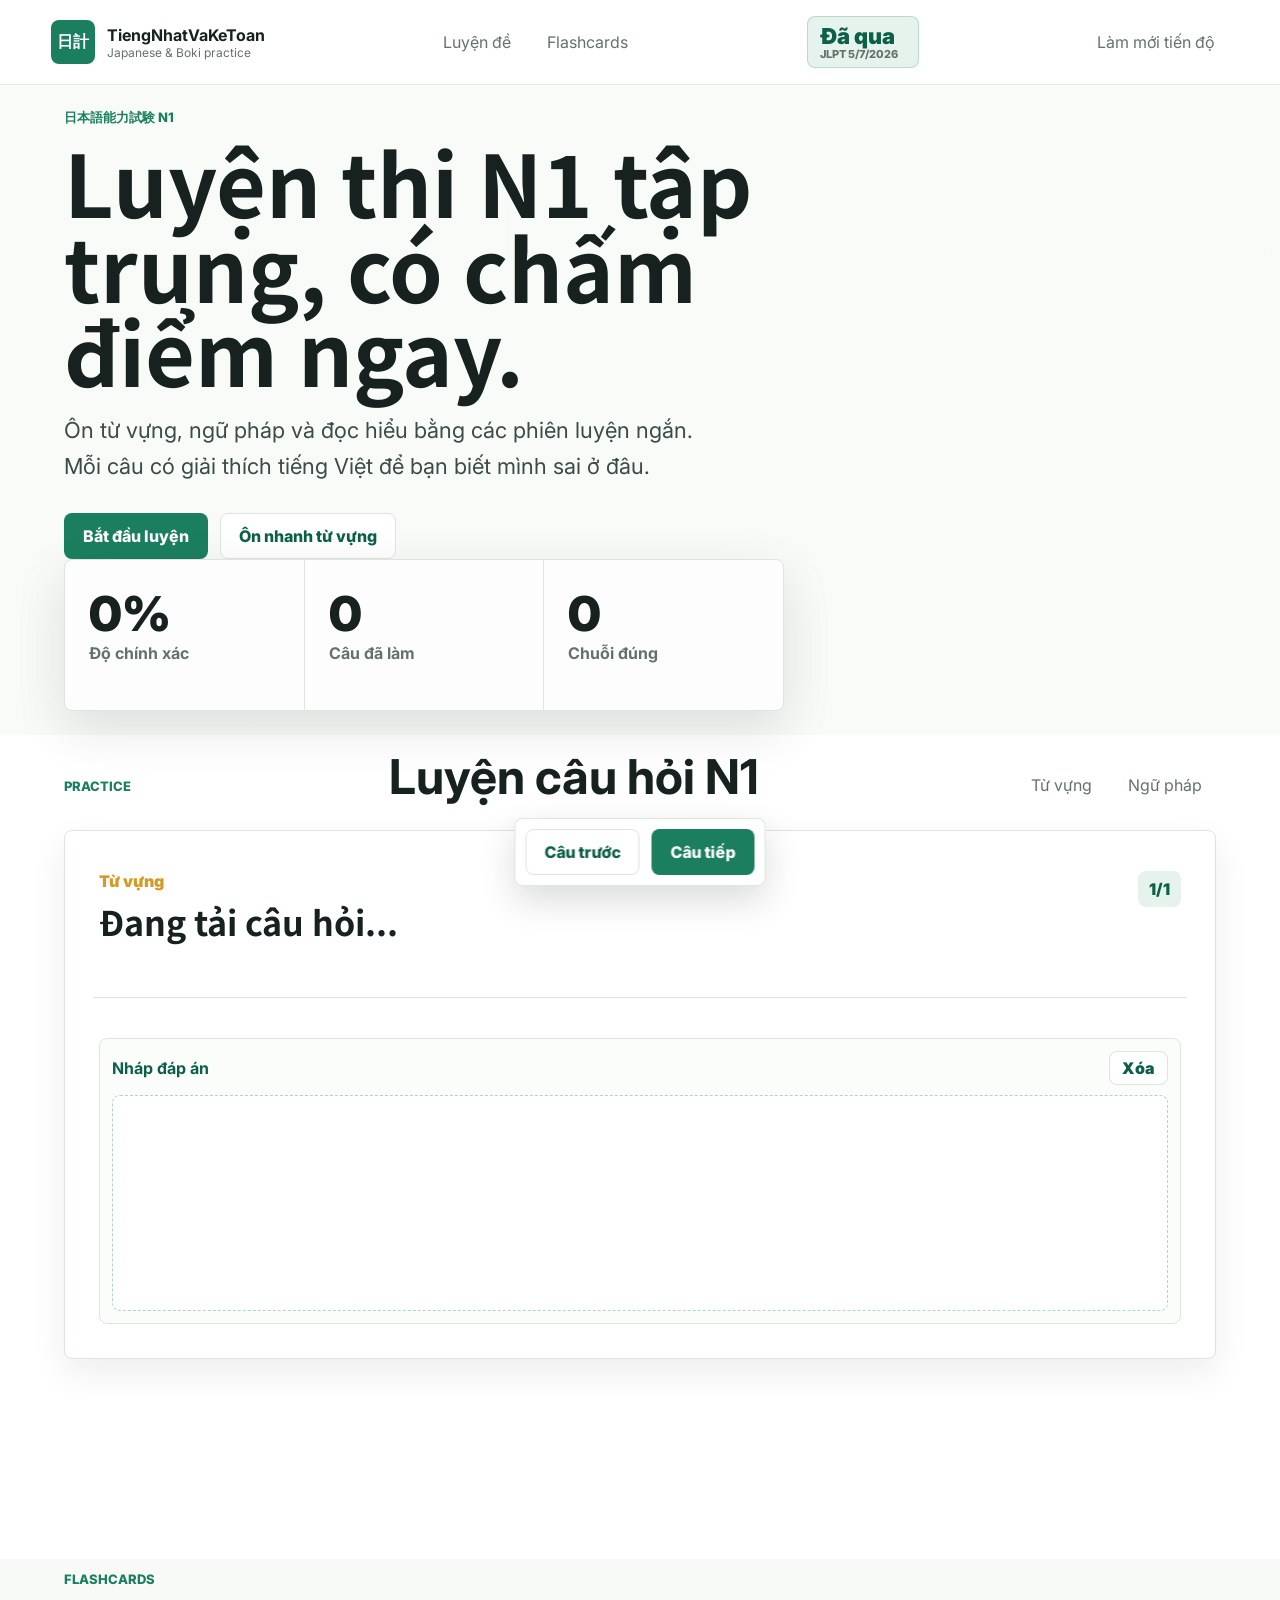
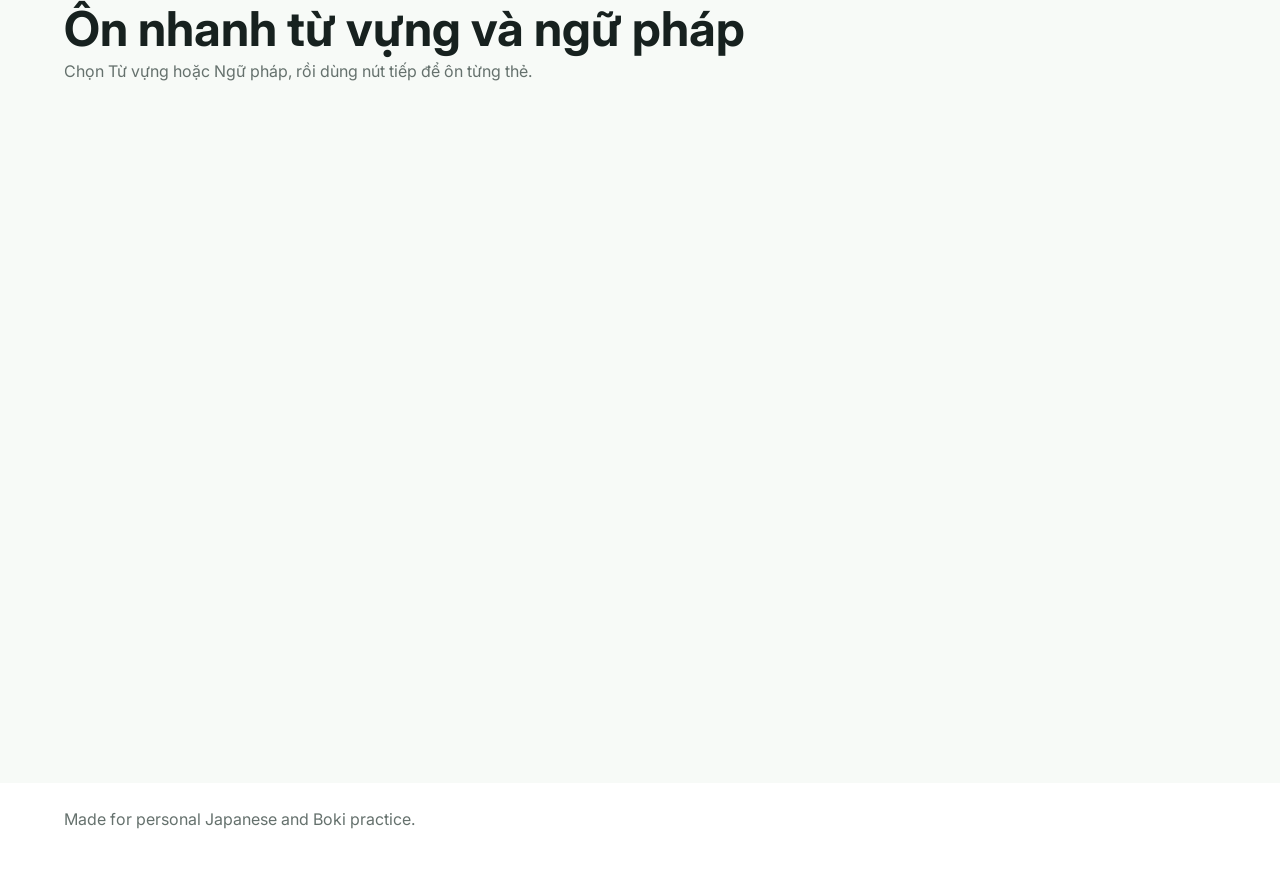
==== index-2025-07.html @ d7aec4fd "fix lần 3" ====
﻿<!doctype html>
<html lang="vi">
  <head>
    <meta charset="utf-8" />
    <meta name="viewport" content="width=device-width, initial-scale=1" />
    <title>TiengNhatVaKeToan - Học tiếng Nhật và kế toán</title>
    <link rel="preconnect" href="https://fonts.googleapis.com" />
    <link rel="preconnect" href="https://fonts.gstatic.com" crossorigin />
    <link
      href="https://fonts.googleapis.com/css2?family=Inter:wght@400;500;600;700;800&family=Noto+Sans+JP:wght@400;500;700;900&display=swap"
      rel="stylesheet"
    />
    <link rel="stylesheet" href="styles.css?v=18" />
  </head>
  <body>
    <header class="topbar">
      <a class="brand" href="#" aria-label="TiengNhatVaKeToan">
        <span class="brand-mark">日計</span>
        <span>
          <strong>TiengNhatVaKeToan</strong>
          <small>Japanese & Boki practice</small>
        </span>
      </a>
      <nav class="nav" aria-label="Điều hướng chính">
        <a href="#practice">Luyện đề</a>
        <a href="#deck">Flashcards</a>
      </nav>
      <div class="exam-countdown" aria-live="polite">
        <span id="examCountdownValue">48</span>
        <small id="examCountdownLabel">ngày tới JLPT 5/7</small>
      </div>
      <button class="ghost-button" id="resetProgress" type="button">Làm mới tiến độ</button>
    </header>

    <main>
      <section class="hero">
        <div class="hero-copy">
          <p class="eyebrow">日本語能力試験 N1</p>
          <h1>Luyện thi N1 tập trung, có chấm điểm ngay.</h1>
          <p class="hero-text">
            Ôn từ vựng, ngữ pháp và đọc hiểu bằng các phiên luyện ngắn. Mỗi câu có giải thích tiếng Việt để bạn biết mình sai ở đâu.
          </p>
          <div class="hero-actions">
            <a class="primary-button" href="#practice">Bắt đầu luyện</a>
            <a class="secondary-button" href="#deck">Ôn nhanh từ vựng</a>
          </div>
        </div>
        <div class="hero-panel" aria-label="Tổng quan tiến độ">
          <div>
            <span class="metric-value" id="accuracyMetric">0%</span>
            <span class="metric-label">Độ chính xác</span>
          </div>
          <div>
            <span class="metric-value" id="answeredMetric">0</span>
            <span class="metric-label">Câu đã làm</span>
          </div>
          <div>
            <span class="metric-value" id="streakMetric">0</span>
            <span class="metric-label">Chuỗi đúng</span>
          </div>
        </div>
      </section>

      <section class="section" id="practice">
        <div class="section-heading">
          <p class="eyebrow">Practice</p>
          <h2>Luyện câu hỏi N1</h2>
          <div class="filters" role="group" aria-label="Chọn kỹ năng">
            <button class="filter" type="button" data-filter="vocab">Từ vựng</button>
            <button class="filter" type="button" data-filter="grammar">Ngữ pháp</button>
          </div>
        </div>

        <button class="side-back-button" id="folderBackFilter" type="button" aria-label="Quay lại thư mục đề" title="Quay lại thư mục đề" hidden><span aria-hidden="true">←</span><em>Back</em></button>

        <article class="quiz-shell">
          <div class="quiz-top">
            <div>
              <p class="quiz-type" id="questionType">Từ vựng</p>
              <h3 id="questionText">Đang tải câu hỏi...</h3>
            </div>
            <span class="pill" id="questionCount">1/1</span>
          </div>
          <div class="passage" id="passage" hidden></div>
          <div class="answers" id="answers"></div>
          <div class="feedback" id="feedback" hidden></div>
          <div class="answer-drawing-pad" aria-label="Khu vực nháp đáp án bằng bút">
            <div class="drawing-pad-top">
              <strong>Nháp đáp án</strong>
              <button class="drawing-clear" id="clearDrawing" type="button">Xóa</button>
            </div>
            <canvas id="answerCanvas"></canvas>
          </div>
          <div class="question-jump" id="questionJump" hidden></div>
          <div class="quiz-actions">
            <button class="secondary-button" id="prevQuestion" type="button">Câu trước</button>
            <button class="primary-button" id="nextQuestion" type="button">Câu tiếp</button>
          </div>
        </article>
      </section>

      <section class="section two-column" id="deck">
        <div class="section-heading compact">
          <p class="eyebrow">Flashcards</p>
          <h2>Ôn nhanh từ vựng và ngữ pháp</h2>
          <p>Chọn Từ vựng hoặc Ngữ pháp, rồi dùng nút tiếp để ôn từng thẻ.</p>
        </div>
        <div class="deck-grid" id="deckGrid"></div>
      </section>

    </main>

    <footer class="footer">
      <p>Made for personal Japanese and Boki practice.</p>
    </footer>

    <script src="n1-vocabulary-extra.js?v=6"></script>
    <script src="n1-grammar-extra.js?v=1"></script>
    <script src="exam-data-bundle.js?v=1"></script>
    <script src="script-dynamic-all-exams-v12.js?v=72"></script>
  </body>
</html>
---- styles.css ----
:root {
  --ink: #17211f;
  --muted: #65716d;
  --line: #dce6df;
  --paper: #f7faf7;
  --white: #ffffff;
  --green: #1b7f5f;
  --green-dark: #0c5f48;
  --gold: #d49a24;
  --red: #b84b3d;
  --shadow: 0 18px 50px rgba(23, 33, 31, 0.12);
}

* {
  box-sizing: border-box;
}

html {
  scroll-behavior: smooth;
}

body {
  margin: 0;
  min-height: 100vh;
  color: var(--ink);
  background:
    linear-gradient(rgba(247, 250, 247, 0.88), rgba(247, 250, 247, 0.98)),
    url("https://images.unsplash.com/photo-1545569341-9eb8b30979d9?auto=format&fit=crop&w=1800&q=80") center/cover fixed;
  font-family: Inter, system-ui, -apple-system, BlinkMacSystemFont, "Segoe UI", sans-serif;
}

body.locked {
  overflow: hidden;
}

body.locked .topbar,
body.locked main,
body.locked .footer {
  display: none;
}

body:not(.locked) .auth-gate {
  display: none;
}

.auth-gate {
  display: grid;
  min-height: 100vh;
  place-items: center;
  padding: 24px;
}

.auth-card {
  width: min(100%, 420px);
  border: 1px solid var(--line);
  border-radius: 8px;
  padding: 28px;
  background: rgba(255, 255, 255, 0.96);
  box-shadow: var(--shadow);
}

.auth-card h1 {
  margin-bottom: 18px;
  font-size: 34px;
  line-height: 1.1;
}

.auth-label {
  display: block;
  margin-bottom: 8px;
  color: var(--muted);
  font-weight: 800;
}

.auth-input {
  width: 100%;
  min-height: 46px;
  border: 1px solid var(--line);
  border-radius: 8px;
  padding: 0 12px;
  color: var(--ink);
  background: var(--white);
  font: inherit;
}

.auth-input:focus {
  border-color: var(--green);
  outline: 3px solid rgba(27, 127, 95, 0.16);
}

.auth-error {
  margin: 10px 0 0;
  color: var(--red);
  font-weight: 800;
}

.auth-loading {
  display: flex;
  align-items: center;
  gap: 10px;
  margin: 12px 0 0;
  color: var(--green-dark);
  font-weight: 800;
}

.auth-loading[hidden] {
  display: none;
}

.auth-loading span,
.loading-spinner {
  width: 18px;
  height: 18px;
  flex: 0 0 auto;
  border: 3px solid rgba(27, 127, 95, 0.2);
  border-top-color: var(--green);
  border-radius: 50%;
  animation: spin 0.8s linear infinite;
}

.auth-card .primary-button {
  width: 100%;
  margin-top: 18px;
}

.auth-card.is-loading .primary-button,
.auth-card.is-loading .auth-input {
  opacity: 0.72;
  pointer-events: none;
}

.auth-card.is-loading-lite .primary-button {
  opacity: 0.84;
}

.app-loading {
  position: fixed;
  inset: 0;
  z-index: 100;
  display: none;
  place-items: center;
  padding: 24px;
  background: rgba(247, 250, 247, 0.82);
  backdrop-filter: blur(10px);
}

body.app-loading .app-loading {
  display: grid;
}

body.locked .app-loading {
  display: none;
}

.app-loading-card {
  display: grid;
  justify-items: center;
  gap: 10px;
  width: min(100%, 360px);
  border: 1px solid var(--line);
  border-radius: 8px;
  padding: 26px;
  text-align: center;
  background: rgba(255, 255, 255, 0.96);
  box-shadow: var(--shadow);
}

.app-loading-card strong {
  font-size: 20px;
}

.app-loading-card small {
  color: var(--muted);
  font-weight: 700;
}

@keyframes spin {
  to {
    transform: rotate(360deg);
  }
}

button,
a {
  font: inherit;
}

button {
  user-select: none;
  -webkit-touch-callout: none;
  -webkit-user-select: none;
}

a {
  color: inherit;
  text-decoration: none;
}

.topbar {
  position: sticky;
  top: 0;
  z-index: 10;
  display: flex;
  align-items: center;
  justify-content: space-between;
  gap: 20px;
  padding: 16px clamp(18px, 4vw, 56px);
  border-bottom: 1px solid rgba(220, 230, 223, 0.8);
  background: rgba(255, 255, 255, 0.9);
  backdrop-filter: blur(18px);
}

.brand {
  display: inline-flex;
  align-items: center;
  gap: 12px;
  min-width: 180px;
}

.brand-mark {
  display: grid;
  width: 44px;
  height: 44px;
  place-items: center;
  border-radius: 8px;
  color: white;
  background: var(--green);
  font-weight: 900;
}

.brand strong,
.brand small {
  display: block;
}

.brand small {
  color: var(--muted);
  font-size: 12px;
}

.nav {
  display: flex;
  align-items: center;
  justify-content: center;
  gap: 8px;
}

.exam-countdown {
  display: grid;
  min-width: 112px;
  border: 1px solid rgba(27, 127, 95, 0.22);
  border-radius: 8px;
  padding: 7px 12px;
  color: var(--green-dark);
  background: #e5f3ec;
  line-height: 1.1;
}

.exam-countdown span {
  font-size: 22px;
  font-weight: 900;
}

.exam-countdown small {
  color: var(--muted);
  font-size: 11px;
  font-weight: 800;
}

.nav a,
.ghost-button,
.filter {
  border: 1px solid transparent;
  border-radius: 8px;
  padding: 10px 13px;
  color: var(--muted);
  background: transparent;
  cursor: pointer;
}

.nav a:hover,
.ghost-button:hover,
.filter:hover {
  border-color: var(--line);
  color: var(--ink);
  background: var(--white);
}

.nav a.active {
  border-color: var(--green);
  color: var(--green-dark);
  background: #e5f3ec;
}

.hero {
  display: grid;
  grid-template-columns: minmax(0, 720px);
  align-items: end;
  justify-content: start;
  min-height: auto;
  padding: 24px clamp(18px, 5vw, 72px);
}

.hero-copy {
  max-width: 780px;
}

.eyebrow {
  margin: 0 0 12px;
  color: var(--green);
  font-size: 13px;
  font-weight: 800;
  letter-spacing: 0;
  text-transform: uppercase;
}

h1,
h2,
h3,
p {
  margin-top: 0;
}

h1 {
  max-width: 820px;
  margin-bottom: 20px;
  font-family: "Noto Sans JP", Inter, sans-serif;
  font-size: clamp(44px, 7vw, 86px);
  line-height: 0.98;
  letter-spacing: 0;
}

.hero-text {
  max-width: 650px;
  color: #3d4b47;
  font-size: clamp(18px, 2vw, 22px);
  line-height: 1.65;
}

.hero-actions,
.quiz-actions {
  display: flex;
  flex-wrap: wrap;
  gap: 12px;
  margin-top: 28px;
}

#practice .quiz-actions {
  position: fixed;
  left: 50%;
  bottom: max(14px, env(safe-area-inset-bottom));
  z-index: 18;
  justify-content: center;
  margin-top: 0;
  border: 1px solid rgba(220, 230, 223, 0.92);
  border-radius: 8px;
  padding: 10px;
  background: rgba(255, 255, 255, 0.96);
  box-shadow: 0 14px 34px rgba(23, 33, 31, 0.16);
  transform: translateX(-50%);
  backdrop-filter: blur(14px);
  user-select: none;
  -webkit-touch-callout: none;
  -webkit-user-select: none;
}

.primary-button,
.secondary-button {
  display: inline-flex;
  align-items: center;
  justify-content: center;
  min-height: 46px;
  border: 1px solid transparent;
  border-radius: 8px;
  padding: 0 18px;
  cursor: pointer;
  font-weight: 800;
}

.primary-button {
  color: white;
  background: var(--green);
}

.primary-button:hover {
  background: var(--green-dark);
}

.secondary-button {
  color: var(--green-dark);
  border-color: var(--line);
  background: var(--white);
}

.hero-panel {
  display: grid;
  grid-template-columns: repeat(3, 1fr);
  gap: 1px;
  overflow: hidden;
  border: 1px solid var(--line);
  border-radius: 8px;
  background: var(--line);
  box-shadow: var(--shadow);
}

.hero-panel > div {
  min-height: 150px;
  padding: 24px;
  background: rgba(255, 255, 255, 0.94);
}

.metric-value {
  display: block;
  font-size: clamp(30px, 4vw, 48px);
  font-weight: 900;
}

.metric-label {
  color: var(--muted);
  font-weight: 700;
}

.section {
  scroll-margin-top: 92px;
  min-height: calc(100vh - 76px);
  padding: 12px clamp(18px, 5vw, 72px) 112px;
  background: var(--paper);
}

.section:nth-of-type(even) {
  background: var(--white);
}

.app-view[hidden] {
  display: none;
}

.section-heading {
  display: flex;
  align-items: end;
  justify-content: space-between;
  gap: 22px;
  margin-bottom: 24px;
}

.section-heading h2 {
  margin-bottom: 0;
  font-size: clamp(30px, 4vw, 48px);
  letter-spacing: 0;
}

.section-heading.compact {
  display: block;
}

.section-heading.compact p:last-child {
  max-width: 560px;
  color: var(--muted);
  line-height: 1.7;
}

.filters {
  display: flex;
  flex-wrap: wrap;
  gap: 8px;
}

.side-back-button {
  position: fixed;
  left: 0;
  top: 118px;
  z-index: 18;
  display: grid;
  width: 34px;
  min-width: 34px;
  min-height: 78px;
  align-items: center;
  justify-content: center;
  place-items: center;
  border: 1px solid var(--line);
  border-left: 0;
  border-radius: 0 8px 8px 0;
  padding: 8px 4px;
  color: var(--green-dark);
  background: var(--white);
  box-shadow: 0 10px 24px rgba(23, 33, 31, 0.12);
  font-size: 13px;
  font-weight: 900;
  line-height: 1.1;
  cursor: pointer;
}

.side-back-button span {
  display: block;
  line-height: 1;
}

.side-back-button em {
  display: block;
  font-style: normal;
  text-orientation: mixed;
  writing-mode: vertical-rl;
}

.side-back-button:hover {
  color: white;
  background: var(--green);
}

.side-back-button[hidden] {
  display: none;
}

.filter.active {
  color: white;
  background: var(--green);
}

.quiz-shell {
  border: 1px solid var(--line);
  border-radius: 8px;
  padding: clamp(20px, 4vw, 34px);
  background: var(--white);
  box-shadow: 0 14px 34px rgba(23, 33, 31, 0.08);
}

.quiz-top {
  position: sticky;
  top: 72px;
  z-index: 5;
  display: flex;
  align-items: start;
  justify-content: space-between;
  gap: 16px;
  margin: -6px -6px 0;
  border-bottom: 1px solid var(--line);
  border-radius: 8px 8px 0 0;
  padding: 12px 6px 18px;
  background: rgba(255, 255, 255, 0.96);
  backdrop-filter: blur(14px);
}

.quiz-type {
  margin-bottom: 8px;
  color: var(--gold);
  font-weight: 900;
}

.quiz-top h3 {
  font-family: "Noto Sans JP", Inter, sans-serif;
  font-size: clamp(22px, 3vw, 34px);
  line-height: 1.35;
}

#boki .quiz-top h3 {
  font-size: clamp(18px, 2vw, 24px);
  line-height: 1.45;
}

.kanji-target {
  padding-bottom: 2px;
  border-bottom: 3px solid var(--gold);
  font-weight: 900;
}

.pill {
  flex: 0 0 auto;
  border-radius: 8px;
  padding: 8px 11px;
  color: var(--green-dark);
  background: #e5f3ec;
  font-weight: 900;
}

.passage {
  margin: 18px 0;
  border-left: 4px solid var(--green);
  padding: 16px 18px;
  background: #f2f7f3;
  color: #2d3c38;
  font-family: "Noto Sans JP", Inter, sans-serif;
  line-height: 1.8;
  overflow-wrap: anywhere;
  white-space: pre-line;
}

.passage-blank-focus {
  font-weight: 900;
  color: #b42318;
  background: #fee4e2;
  padding: 1px 4px;
}

.boki-source-image {
  display: block;
  width: 100%;
  max-height: min(38vh, 360px);
  object-fit: contain;
  margin-top: 14px;
  border: 1px solid var(--line);
  border-radius: 8px;
  background: var(--white);
}

#boki .passage {
  border-left: 0;
  padding: 0;
  background: transparent;
}

.answers {
  display: grid;
  gap: 12px;
  margin-top: 22px;
}

.answer {
  width: 100%;
  border: 1px solid var(--line);
  border-radius: 8px;
  padding: 16px;
  color: var(--ink);
  background: #fbfdfb;
  cursor: pointer;
  text-align: left;
  font: inherit;
  line-height: 1.6;
  user-select: text;
  -webkit-user-select: text;
  -webkit-touch-callout: default;
  white-space: pre-wrap;
}

.answer:hover {
  border-color: var(--green);
}

.answer:focus-visible {
  outline: 3px solid rgba(27, 127, 95, 0.24);
  outline-offset: 2px;
}

.answer[aria-disabled="true"] {
  cursor: text;
}

.answer.correct {
  border-color: rgba(27, 127, 95, 0.6);
  background: #e6f5ed;
}

.answer.wrong {
  border-color: rgba(184, 75, 61, 0.5);
  background: #fff0ed;
}

.folder-card {
  display: grid;
  grid-template-columns: minmax(0, 1fr);
  gap: 6px;
  align-items: center;
}

.folder-card strong,
.folder-card span {
  display: block;
}

.folder-card span {
  color: var(--muted);
  font-size: 14px;
}

.folder-card em {
  grid-row: 1 / span 2;
  border-radius: 8px;
  padding: 7px 10px;
  color: var(--green-dark);
  background: #e5f3ec;
  font-style: normal;
  font-weight: 900;
}

.feedback {
  margin-top: 18px;
  border-radius: 8px;
  padding: 16px;
  color: #31423d;
  background: #f4f0e5;
  line-height: 1.7;
  white-space: pre-line;
}

.answer-drawing-pad {
  margin-top: 18px;
  border: 1px solid var(--line);
  border-radius: 8px;
  padding: 12px;
  background: #fbfdfb;
  user-select: none;
  -webkit-touch-callout: none;
  -webkit-user-select: none;
}

.drawing-pad-top {
  display: flex;
  align-items: center;
  justify-content: space-between;
  gap: 12px;
  margin-bottom: 10px;
  color: var(--green-dark);
  font-weight: 900;
}

.drawing-clear {
  min-height: 34px;
  border: 1px solid var(--line);
  border-radius: 8px;
  padding: 0 12px;
  color: var(--green-dark);
  background: var(--white);
  cursor: pointer;
  font-weight: 900;
  touch-action: manipulation;
  user-select: none;
  -webkit-touch-callout: none;
  -webkit-user-select: none;
}

.drawing-clear:hover {
  color: white;
  background: var(--green);
}

#answerCanvas {
  display: block;
  width: 100%;
  height: clamp(150px, 24vh, 260px);
  border: 1px dashed rgba(27, 127, 95, 0.34);
  border-radius: 8px;
  background: white;
  cursor: crosshair;
  touch-action: none;
  user-select: none;
  -webkit-touch-callout: none;
  -webkit-user-select: none;
}

.question-jump {
  margin-top: 20px;
  border: 1px solid var(--line);
  border-radius: 8px;
  padding: 16px;
  background: #fbfdfb;
}

#practice .question-jump {
  position: fixed;
  top: 118px;
  right: 0;
  z-index: 17;
  width: min(360px, calc(100vw - 54px));
  max-height: calc(100vh - 206px);
  margin-top: 0;
  border-radius: 8px;
  box-shadow: 0 14px 34px rgba(23, 33, 31, 0.14);
  overflow-y: auto;
}

#practice .question-jump.is-collapsed {
  width: auto;
  max-height: none;
  border: 0;
  padding: 0;
  background: transparent;
  box-shadow: none;
  overflow: visible;
}

#practice .question-jump.is-collapsed .question-jump-heading,
#practice .question-jump.is-collapsed .question-jump-grid {
  display: none;
}

#practice .question-jump-toggle {
  position: absolute;
  top: 10px;
  right: 10px;
  display: grid;
  width: 34px;
  min-width: 34px;
  min-height: 86px;
  align-items: center;
  justify-content: center;
  border: 1px solid var(--line);
  border-right: 0;
  border-radius: 8px 0 0 8px;
  padding: 8px 4px;
  color: var(--green-dark);
  background: var(--white);
  box-shadow: 0 10px 22px rgba(23, 33, 31, 0.12);
  cursor: pointer;
  font-size: 13px;
  font-weight: 900;
  line-height: 1.1;
  text-orientation: mixed;
  writing-mode: vertical-rl;
  user-select: none;
  -webkit-touch-callout: none;
  -webkit-user-select: none;
}

#practice .question-jump.is-collapsed .question-jump-toggle {
  position: static;
  box-shadow: 0 10px 24px rgba(23, 33, 31, 0.12);
}

#practice .question-jump-heading {
  padding-right: 108px;
}

.question-jump-heading {
  display: flex;
  align-items: center;
  justify-content: space-between;
  gap: 12px;
  margin-bottom: 12px;
}

.question-jump-heading strong {
  font-size: 15px;
}

.question-jump-heading span {
  color: var(--muted);
  font-size: 13px;
  font-weight: 700;
}

.question-jump-grid {
  display: grid;
  grid-template-columns: repeat(auto-fill, minmax(42px, 1fr));
  gap: 8px;
}

.jump-button {
  display: grid;
  min-height: 40px;
  place-items: center;
  border: 1px solid var(--line);
  border-radius: 8px;
  color: var(--ink);
  background: var(--white);
  cursor: pointer;
  font-weight: 900;
}

.jump-button:hover {
  border-color: var(--green);
}

.jump-button.active {
  border-color: var(--green);
  color: white;
  background: var(--green);
}

.jump-button.done-correct:not(.active) {
  border-color: rgba(27, 127, 95, 0.5);
  background: #e6f5ed;
}

.jump-button.done-wrong:not(.active) {
  border-color: rgba(184, 75, 61, 0.5);
  background: #fff0ed;
}

.two-column {
  display: grid;
  grid-template-columns: 1fr;
  gap: clamp(24px, 5vw, 60px);
}

.deck-grid,
.boki-folder-grid,
.plan-grid {
  display: grid;
  grid-template-columns: repeat(2, minmax(0, 1fr));
  gap: 14px;
}

.flashcard-shell {
  display: grid;
  grid-column: 1 / -1;
  gap: 14px;
}

.deck-tabs {
  display: flex;
  flex-wrap: wrap;
  gap: 8px;
}

.deck-tab {
  border: 1px solid var(--line);
  border-radius: 8px;
  padding: 10px 13px;
  color: var(--muted);
  background: var(--white);
  cursor: pointer;
  font-weight: 800;
}

.deck-tab.active {
  border-color: var(--green);
  color: white;
  background: var(--green);
}

.flashcard,
.plan-item {
  min-height: 180px;
  border: 1px solid var(--line);
  border-radius: 8px;
  padding: 22px;
  background: var(--white);
}

.flashcard {
  cursor: pointer;
}

.flashcard.single {
  min-height: 240px;
}

.flashcard-empty {
  border-radius: 8px;
  padding: 20px;
  color: var(--muted);
  background: var(--white);
}

.deck-actions {
  display: flex;
  align-items: center;
  justify-content: space-between;
  gap: 12px;
}

.flashcard .jp {
  margin-bottom: 12px;
  font-family: "Noto Sans JP", Inter, sans-serif;
  font-size: 28px;
  font-weight: 900;
}

.flashcard-reading {
  margin: -4px 0 12px;
  color: var(--green-dark);
  font-weight: 800;
}

.flashcard .meaning {
  color: var(--muted);
  line-height: 1.7;
  opacity: 0;
  transform: translateY(6px);
  transition: opacity 180ms ease, transform 180ms ease;
}

.flashcard.is-open .meaning,
.flashcard:focus-visible .meaning {
  opacity: 1;
  transform: translateY(0);
}

.flashcard .tag,
.plan-item span {
  display: inline-block;
  margin-bottom: 14px;
  color: var(--green);
  font-size: 12px;
  font-weight: 900;
  text-transform: uppercase;
}

.plan-item h3 {
  margin-bottom: 10px;
}

.plan-item p {
  color: var(--muted);
  line-height: 1.7;
}

.footer {
  padding: 26px clamp(18px, 5vw, 72px);
  color: var(--muted);
  background: var(--white);
}

@media (max-width: 840px) {
  .topbar {
    position: static;
    align-items: stretch;
    flex-direction: column;
  }

  .nav {
    justify-content: flex-start;
    overflow-x: auto;
  }

  .exam-countdown {
    width: fit-content;
  }

  .hero,
  .two-column {
    grid-template-columns: 1fr;
  }

  .hero {
    min-height: auto;
  }

  .hero-panel,
  .deck-grid,
  .plan-grid {
    grid-template-columns: 1fr;
  }

  .section-heading {
    align-items: flex-start;
    flex-direction: column;
  }

  .quiz-top {
    top: 0;
    flex-direction: column;
  }

  .side-back-button {
    top: 96px;
    left: 0;
    width: 32px;
    min-width: 32px;
    min-height: 74px;
    padding: 7px 4px;
  }

  .passage {
    max-height: 52vh;
    overflow-y: auto;
    -webkit-overflow-scrolling: touch;
    font-size: 15px;
  }

  #answerCanvas {
    height: clamp(150px, 26vh, 240px);
  }

  .question-jump-grid {
    grid-template-columns: repeat(auto-fill, minmax(38px, 1fr));
  }

  #practice .quiz-actions {
    right: 10px;
    left: 10px;
    bottom: max(10px, env(safe-area-inset-bottom));
    width: auto;
    transform: none;
  }

  #practice .quiz-actions .secondary-button,
  #practice .quiz-actions .primary-button {
    flex: 1 1 0;
    min-width: 0;
  }

  #practice .question-jump {
    top: 96px;
    right: 0;
    width: min(82vw, 340px);
    max-height: calc(100vh - 190px);
  }
}
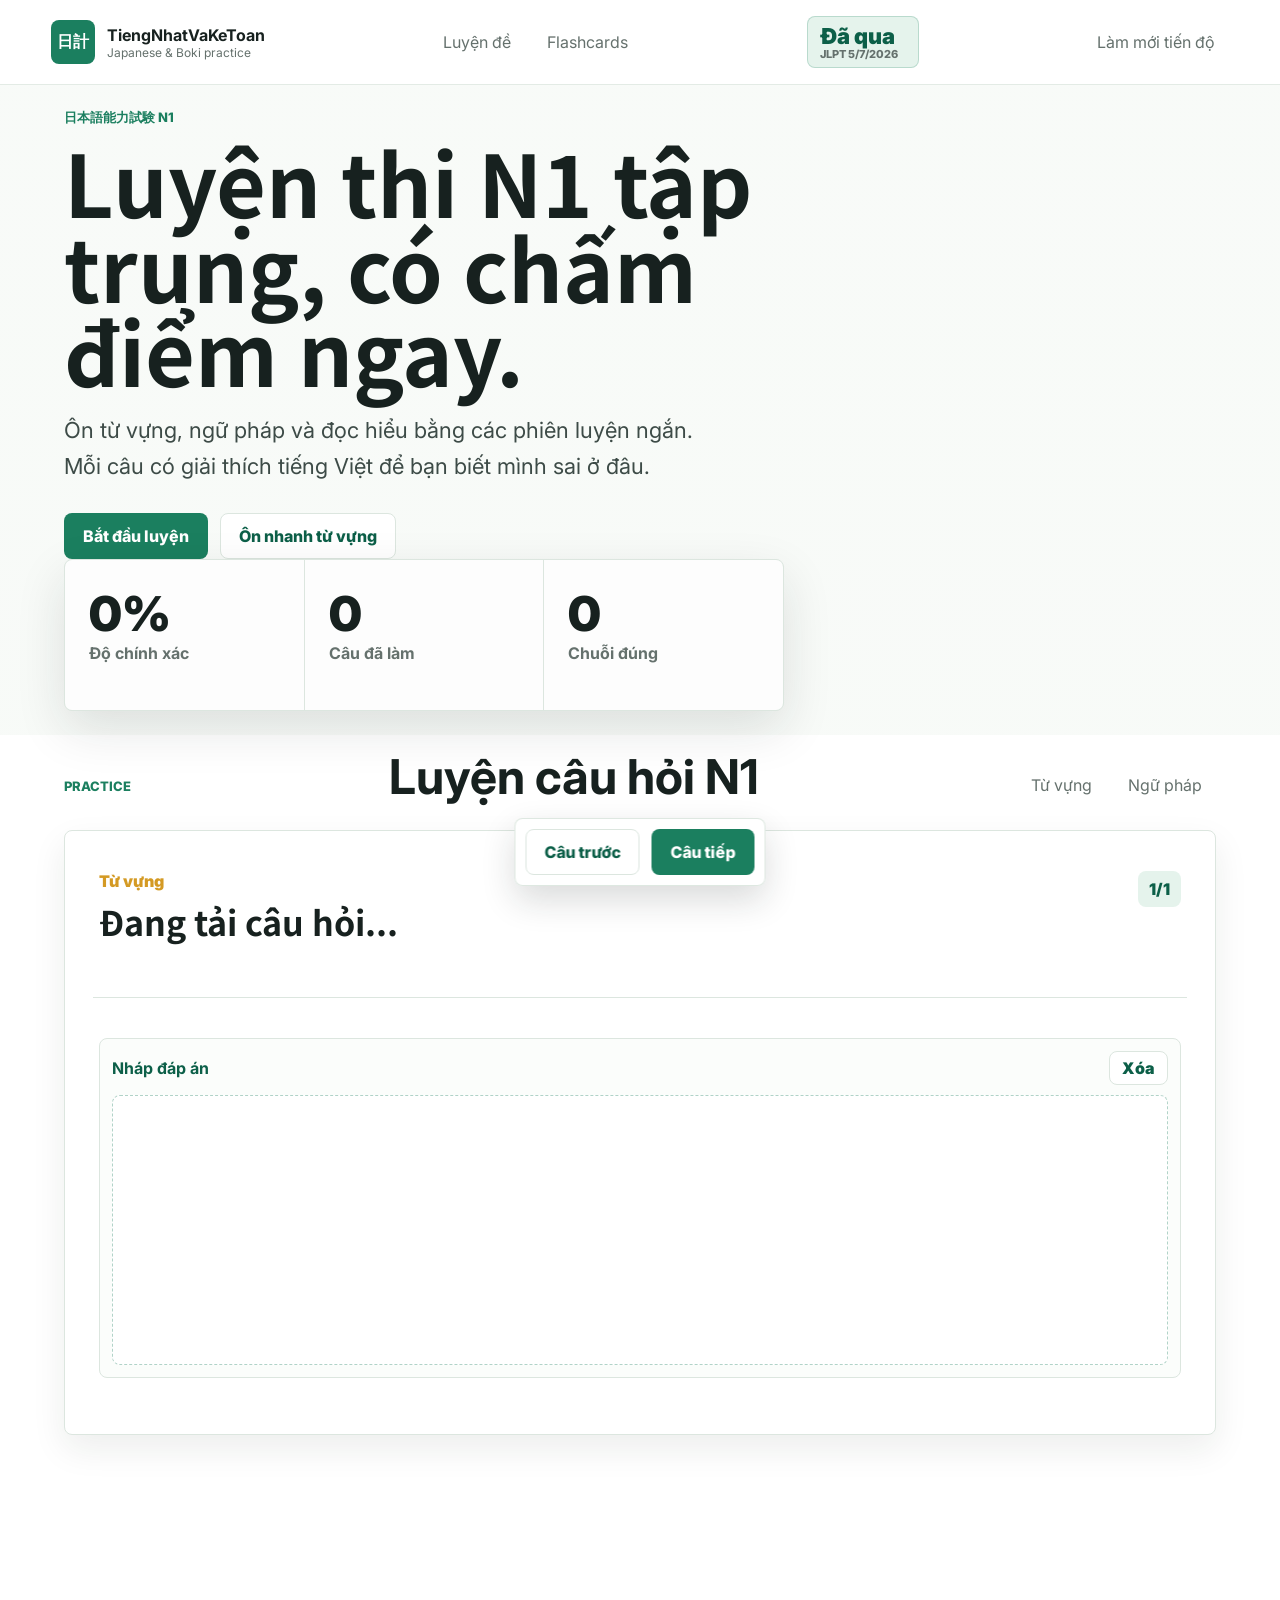
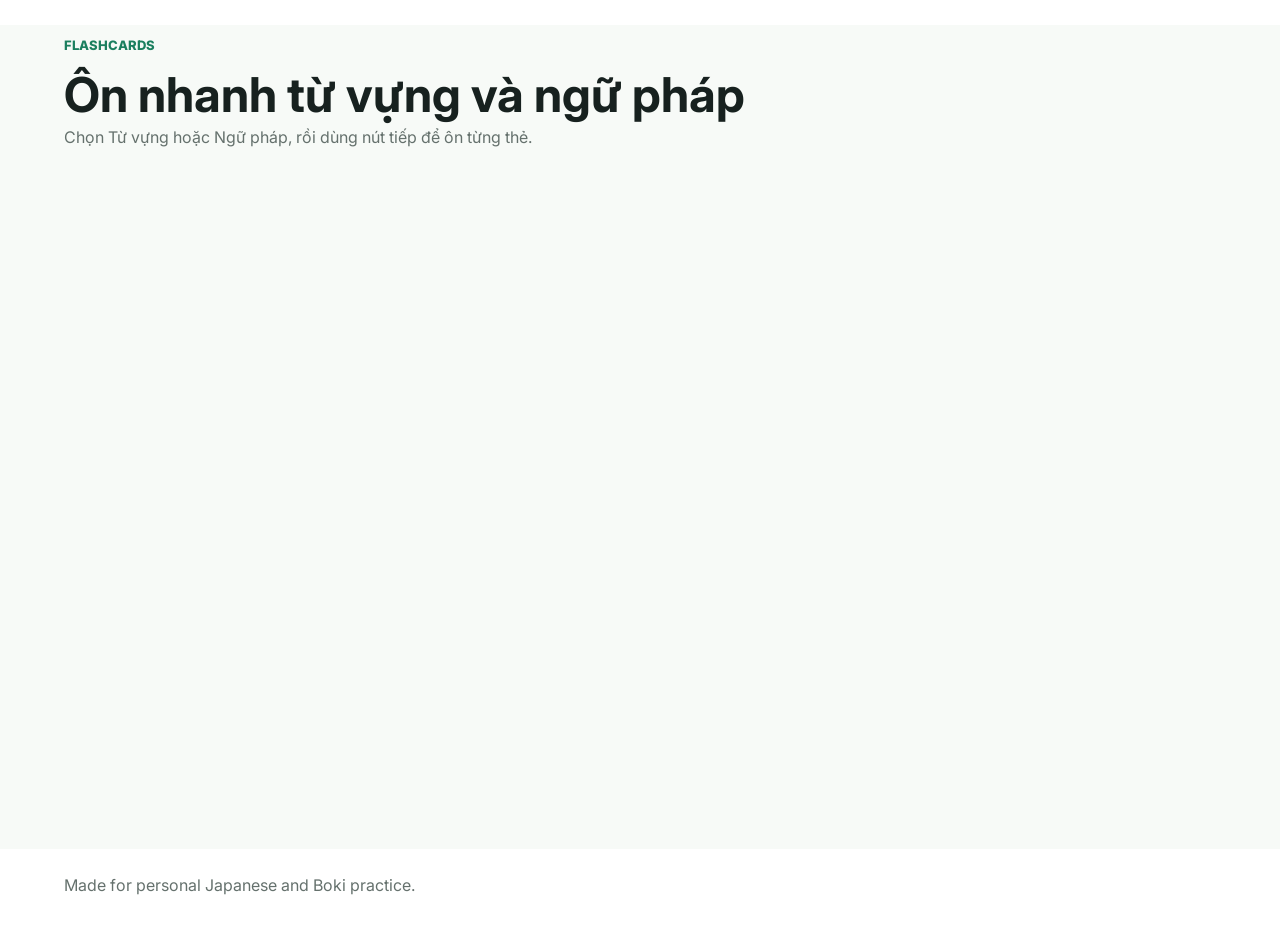
==== commit 2d167447: "fix lần 5" ====
--- a/index-2025-07.html
+++ b/index-2025-07.html
@@ -10,7 +10,7 @@
       href="https://fonts.googleapis.com/css2?family=Inter:wght@400;500;600;700;800&family=Noto+Sans+JP:wght@400;500;700;900&display=swap"
       rel="stylesheet"
     />
-    <link rel="stylesheet" href="styles.css?v=18" />
+    <link rel="stylesheet" href="styles.css?v=20" />
   </head>
   <body>
     <header class="topbar">
@@ -93,8 +93,8 @@
           </div>
           <div class="question-jump" id="questionJump" hidden></div>
           <div class="quiz-actions">
-            <button class="secondary-button" id="prevQuestion" type="button">Câu trước</button>
-            <button class="primary-button" id="nextQuestion" type="button">Câu tiếp</button>
+            <button class="secondary-button" id="prevQuestion" type="button" aria-label="Câu trước" data-label="Câu trước"></button>
+            <button class="primary-button" id="nextQuestion" type="button" aria-label="Câu tiếp" data-label="Câu tiếp"></button>
           </div>
         </article>
       </section>
@@ -117,6 +117,6 @@
     <script src="n1-vocabulary-extra.js?v=6"></script>
     <script src="n1-grammar-extra.js?v=1"></script>
     <script src="exam-data-bundle.js?v=1"></script>
-    <script src="script-dynamic-all-exams-v12.js?v=72"></script>
+    <script src="script-dynamic-all-exams-v12.js?v=74"></script>
   </body>
 </html>
--- a/styles.css
+++ b/styles.css
@@ -425,6 +425,10 @@
   min-height: calc(100vh - 76px);
   padding: 12px clamp(18px, 5vw, 72px) 112px;
   background: var(--paper);
+}
+
+#practice.section {
+  padding-bottom: 190px;
 }
 
 .section:nth-of-type(even) {
@@ -693,6 +697,7 @@
 
 .answer-drawing-pad {
   margin-top: 18px;
+  margin-bottom: 22px;
   border: 1px solid var(--line);
   border-radius: 8px;
   padding: 12px;
@@ -735,7 +740,7 @@
 #answerCanvas {
   display: block;
   width: 100%;
-  height: clamp(150px, 24vh, 260px);
+  height: clamp(180px, 30vh, 340px);
   border: 1px dashed rgba(27, 127, 95, 0.34);
   border-radius: 8px;
   background: white;
@@ -810,6 +815,17 @@
   -webkit-user-select: none;
 }
 
+#practice .question-jump-toggle::before,
+#prevQuestion::before,
+#nextQuestion::before,
+#bokiPrevQuestion::before,
+#bokiNextQuestion::before {
+  content: attr(data-label);
+  user-select: none;
+  -webkit-touch-callout: none;
+  -webkit-user-select: none;
+}
+
 #practice .question-jump.is-collapsed .question-jump-toggle {
   position: static;
   box-shadow: 0 10px 24px rgba(23, 33, 31, 0.12);
@@ -1058,7 +1074,7 @@
   }
 
   #answerCanvas {
-    height: clamp(150px, 26vh, 240px);
+    height: clamp(190px, 34vh, 320px);
   }
 
   .question-jump-grid {
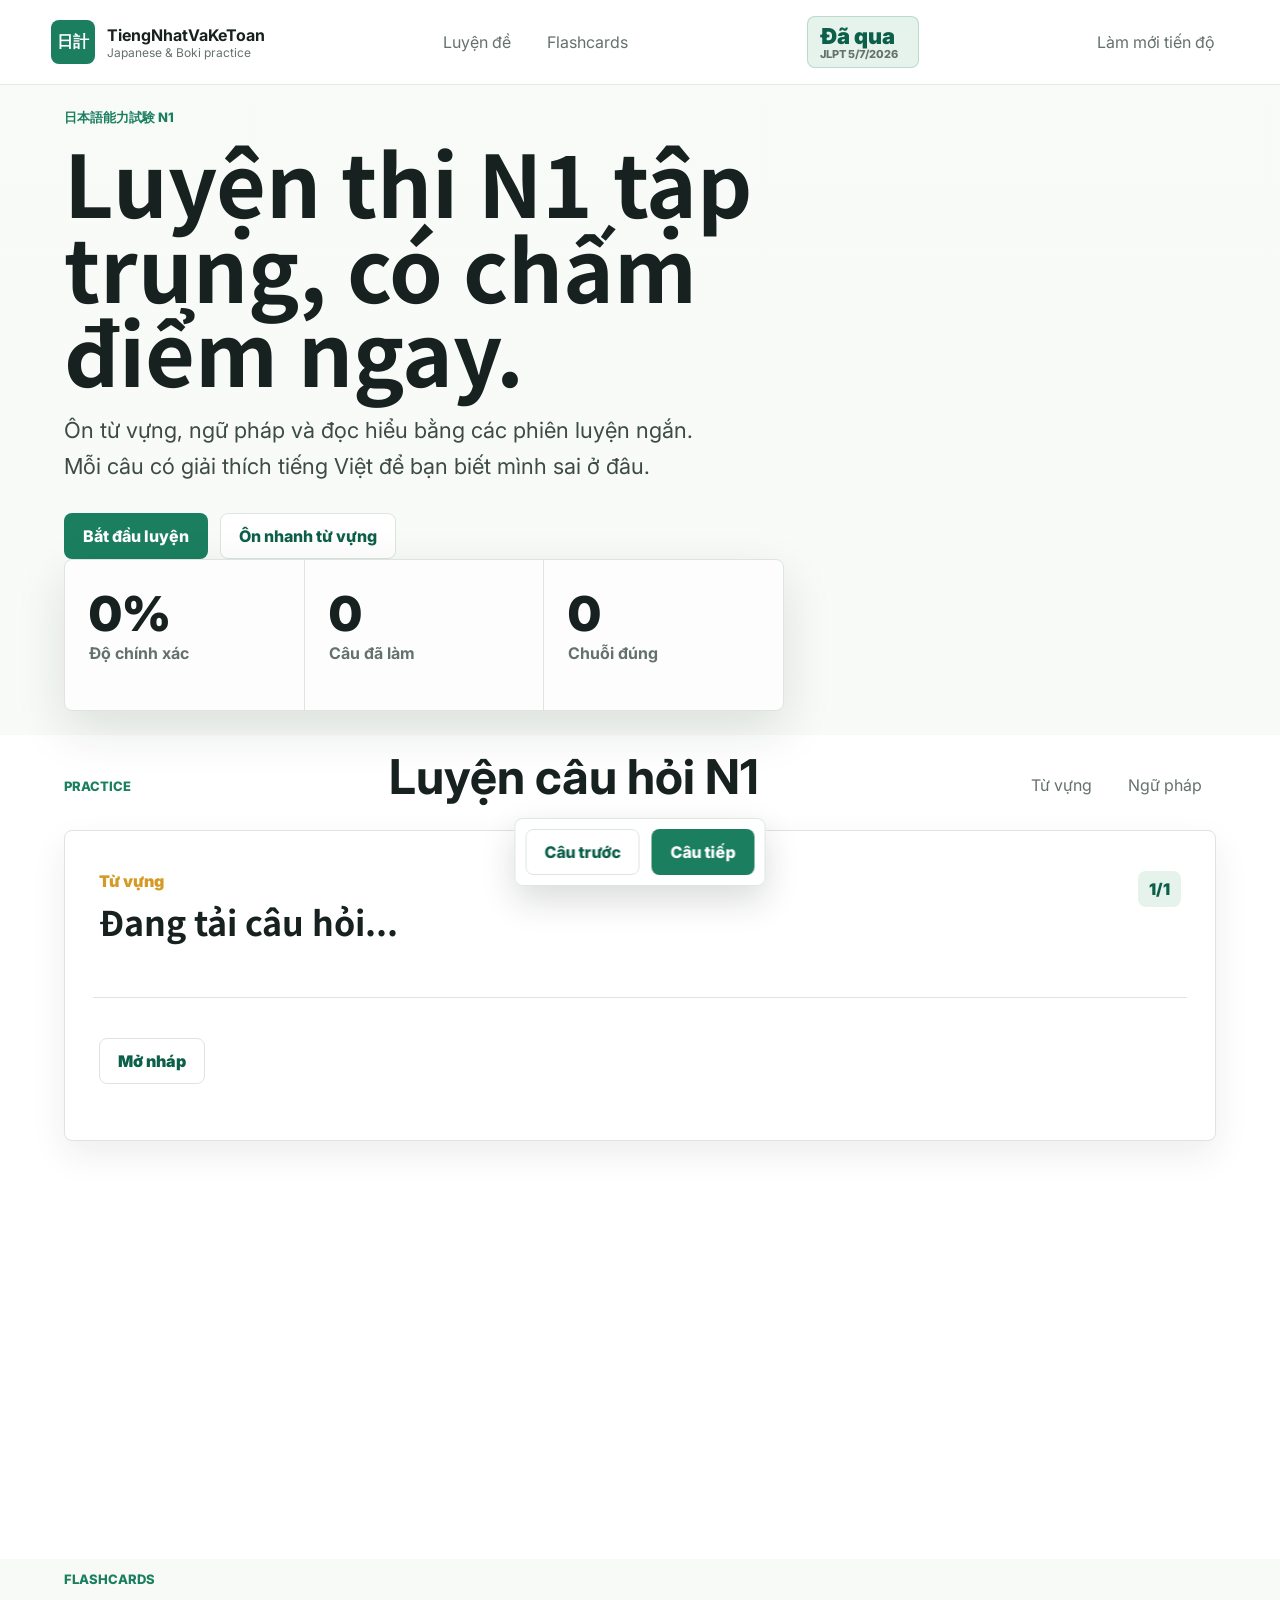
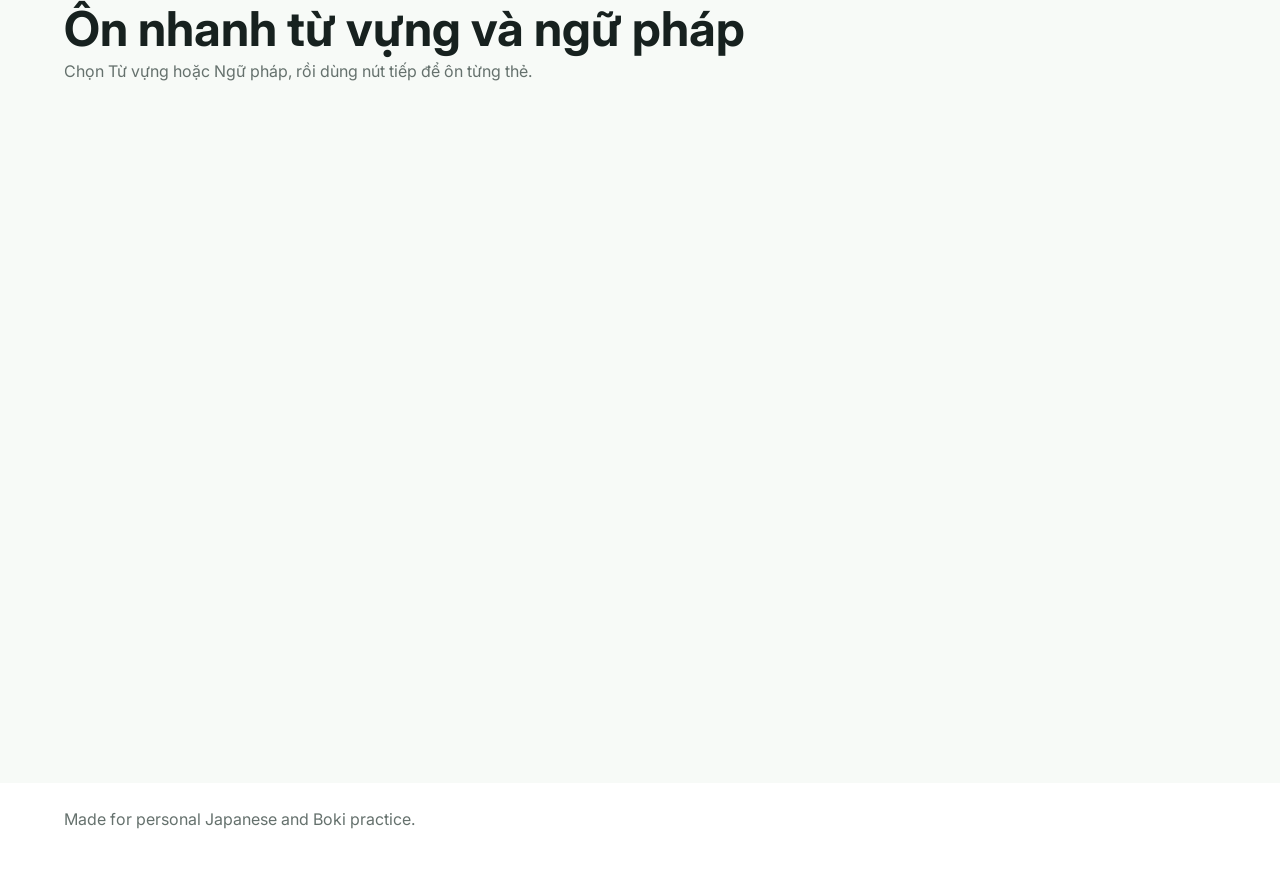
==== commit 2a24d4a7: "fix lần 6" ====
--- a/index-2025-07.html
+++ b/index-2025-07.html
@@ -10,7 +10,7 @@
       href="https://fonts.googleapis.com/css2?family=Inter:wght@400;500;600;700;800&family=Noto+Sans+JP:wght@400;500;700;900&display=swap"
       rel="stylesheet"
     />
-    <link rel="stylesheet" href="styles.css?v=20" />
+    <link rel="stylesheet" href="styles.css?v=21" />
   </head>
   <body>
     <header class="topbar">
@@ -85,11 +85,19 @@
           <div class="answers" id="answers"></div>
           <div class="feedback" id="feedback" hidden></div>
           <div class="answer-drawing-pad" aria-label="Khu vực nháp đáp án bằng bút">
-            <div class="drawing-pad-top">
-              <strong>Nháp đáp án</strong>
-              <button class="drawing-clear" id="clearDrawing" type="button">Xóa</button>
+            <button class="drawing-open" id="openDrawing" type="button" data-label="Mở nháp"></button>
+            <div class="drawing-overlay" id="drawingOverlay" hidden>
+              <div class="drawing-modal">
+                <div class="drawing-pad-top">
+                  <strong>Nháp đáp án</strong>
+                  <div class="drawing-actions">
+                    <button class="drawing-clear" id="clearDrawing" type="button">Xóa</button>
+                    <button class="drawing-close" id="closeDrawing" type="button">Đóng</button>
+                  </div>
+                </div>
+                <canvas id="answerCanvas"></canvas>
+              </div>
             </div>
-            <canvas id="answerCanvas"></canvas>
           </div>
           <div class="question-jump" id="questionJump" hidden></div>
           <div class="quiz-actions">
@@ -117,6 +125,6 @@
     <script src="n1-vocabulary-extra.js?v=6"></script>
     <script src="n1-grammar-extra.js?v=1"></script>
     <script src="exam-data-bundle.js?v=1"></script>
-    <script src="script-dynamic-all-exams-v12.js?v=74"></script>
+    <script src="script-dynamic-all-exams-v12.js?v=76"></script>
   </body>
 </html>
--- a/styles.css
+++ b/styles.css
@@ -698,13 +698,53 @@
 .answer-drawing-pad {
   margin-top: 18px;
   margin-bottom: 22px;
-  border: 1px solid var(--line);
-  border-radius: 8px;
-  padding: 12px;
-  background: #fbfdfb;
   user-select: none;
   -webkit-touch-callout: none;
   -webkit-user-select: none;
+}
+
+.drawing-open {
+  min-height: 46px;
+  border: 1px solid var(--line);
+  border-radius: 8px;
+  padding: 0 18px;
+  color: var(--green-dark);
+  background: var(--white);
+  cursor: pointer;
+  font-weight: 900;
+  user-select: none;
+  -webkit-touch-callout: none;
+  -webkit-user-select: none;
+}
+
+.drawing-open::before {
+  content: attr(data-label);
+}
+
+.drawing-overlay {
+  position: fixed;
+  inset: 0;
+  z-index: 120;
+  display: grid;
+  padding: max(16px, env(safe-area-inset-top)) max(16px, env(safe-area-inset-right)) max(16px, env(safe-area-inset-bottom)) max(16px, env(safe-area-inset-left));
+  background: rgba(247, 250, 247, 0.96);
+}
+
+.drawing-overlay[hidden] {
+  display: none;
+}
+
+.drawing-modal {
+  display: grid;
+  grid-template-rows: auto minmax(0, 1fr);
+  gap: 12px;
+  width: 100%;
+  height: 100%;
+  border: 1px solid var(--line);
+  border-radius: 8px;
+  padding: 14px;
+  background: var(--white);
+  box-shadow: var(--shadow);
 }
 
 .drawing-pad-top {
@@ -717,7 +757,13 @@
   font-weight: 900;
 }
 
-.drawing-clear {
+.drawing-actions {
+  display: flex;
+  gap: 8px;
+}
+
+.drawing-clear,
+.drawing-close {
   min-height: 34px;
   border: 1px solid var(--line);
   border-radius: 8px;
@@ -732,7 +778,9 @@
   -webkit-user-select: none;
 }
 
-.drawing-clear:hover {
+.drawing-clear:hover,
+.drawing-close:hover,
+.drawing-open:hover {
   color: white;
   background: var(--green);
 }
@@ -740,7 +788,8 @@
 #answerCanvas {
   display: block;
   width: 100%;
-  height: clamp(180px, 30vh, 340px);
+  height: 100%;
+  min-height: 280px;
   border: 1px dashed rgba(27, 127, 95, 0.34);
   border-radius: 8px;
   background: white;
@@ -749,6 +798,10 @@
   user-select: none;
   -webkit-touch-callout: none;
   -webkit-user-select: none;
+}
+
+body.drawing-open {
+  overflow: hidden;
 }
 
 .question-jump {
@@ -1074,7 +1127,7 @@
   }
 
   #answerCanvas {
-    height: clamp(190px, 34vh, 320px);
+    min-height: 300px;
   }
 
   .question-jump-grid {
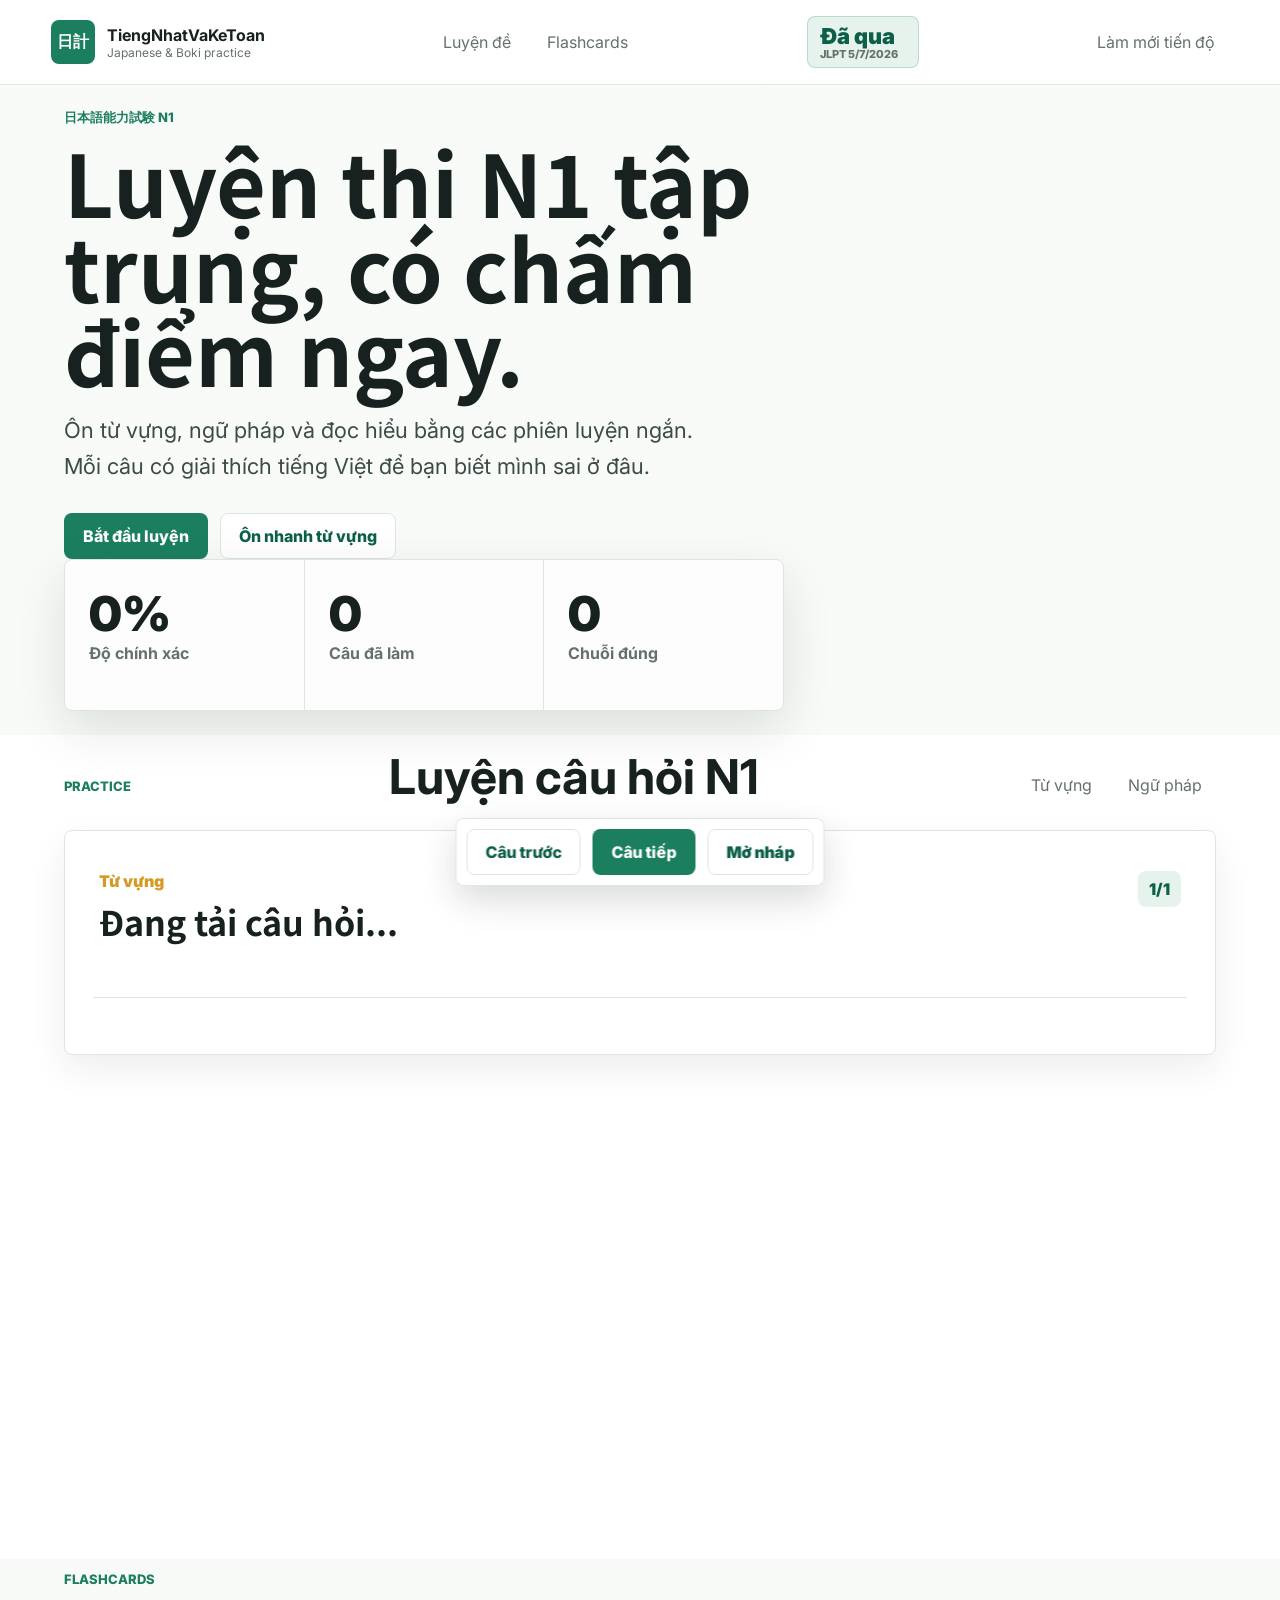
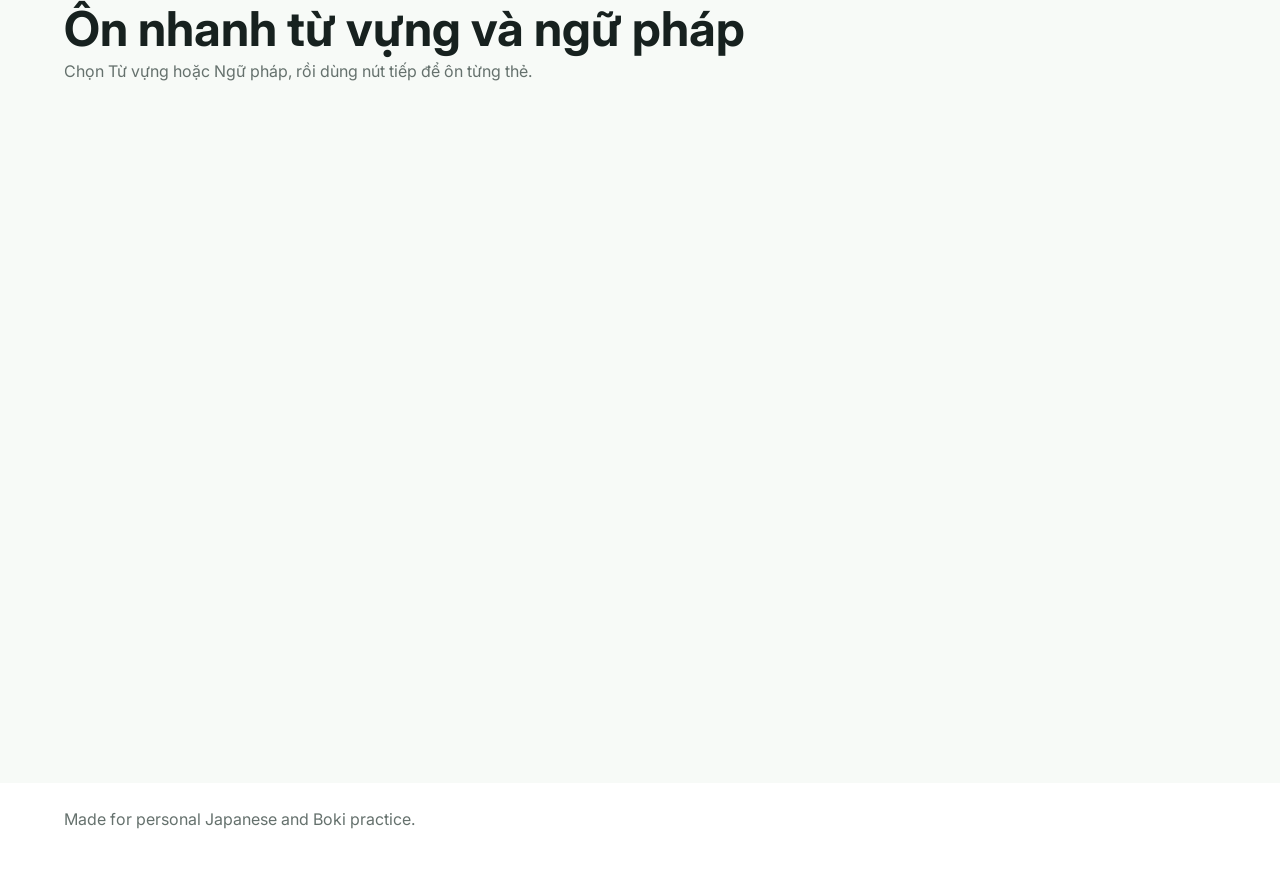
==== commit caf89214: "fix memo riêng" ====
--- a/index-2025-07.html
+++ b/index-2025-07.html
@@ -10,7 +10,7 @@
       href="https://fonts.googleapis.com/css2?family=Inter:wght@400;500;600;700;800&family=Noto+Sans+JP:wght@400;500;700;900&display=swap"
       rel="stylesheet"
     />
-    <link rel="stylesheet" href="styles.css?v=21" />
+    <link rel="stylesheet" href="styles.css?v=23" />
   </head>
   <body>
     <header class="topbar">
@@ -85,7 +85,6 @@
           <div class="answers" id="answers"></div>
           <div class="feedback" id="feedback" hidden></div>
           <div class="answer-drawing-pad" aria-label="Khu vực nháp đáp án bằng bút">
-            <button class="drawing-open" id="openDrawing" type="button" data-label="Mở nháp"></button>
             <div class="drawing-overlay" id="drawingOverlay" hidden>
               <div class="drawing-modal">
                 <div class="drawing-pad-top">
@@ -103,6 +102,7 @@
           <div class="quiz-actions">
             <button class="secondary-button" id="prevQuestion" type="button" aria-label="Câu trước" data-label="Câu trước"></button>
             <button class="primary-button" id="nextQuestion" type="button" aria-label="Câu tiếp" data-label="Câu tiếp"></button>
+            <button class="secondary-button drawing-open" id="openDrawing" type="button" aria-label="Mở nháp" data-label="Mở nháp"></button>
           </div>
         </article>
       </section>
@@ -125,6 +125,6 @@
     <script src="n1-vocabulary-extra.js?v=6"></script>
     <script src="n1-grammar-extra.js?v=1"></script>
     <script src="exam-data-bundle.js?v=1"></script>
-    <script src="script-dynamic-all-exams-v12.js?v=76"></script>
+    <script src="script-dynamic-all-exams-v12.js?v=78"></script>
   </body>
 </html>
--- a/styles.css
+++ b/styles.css
@@ -696,8 +696,7 @@
 }
 
 .answer-drawing-pad {
-  margin-top: 18px;
-  margin-bottom: 22px;
+  margin: 0;
   user-select: none;
   -webkit-touch-callout: none;
   -webkit-user-select: none;
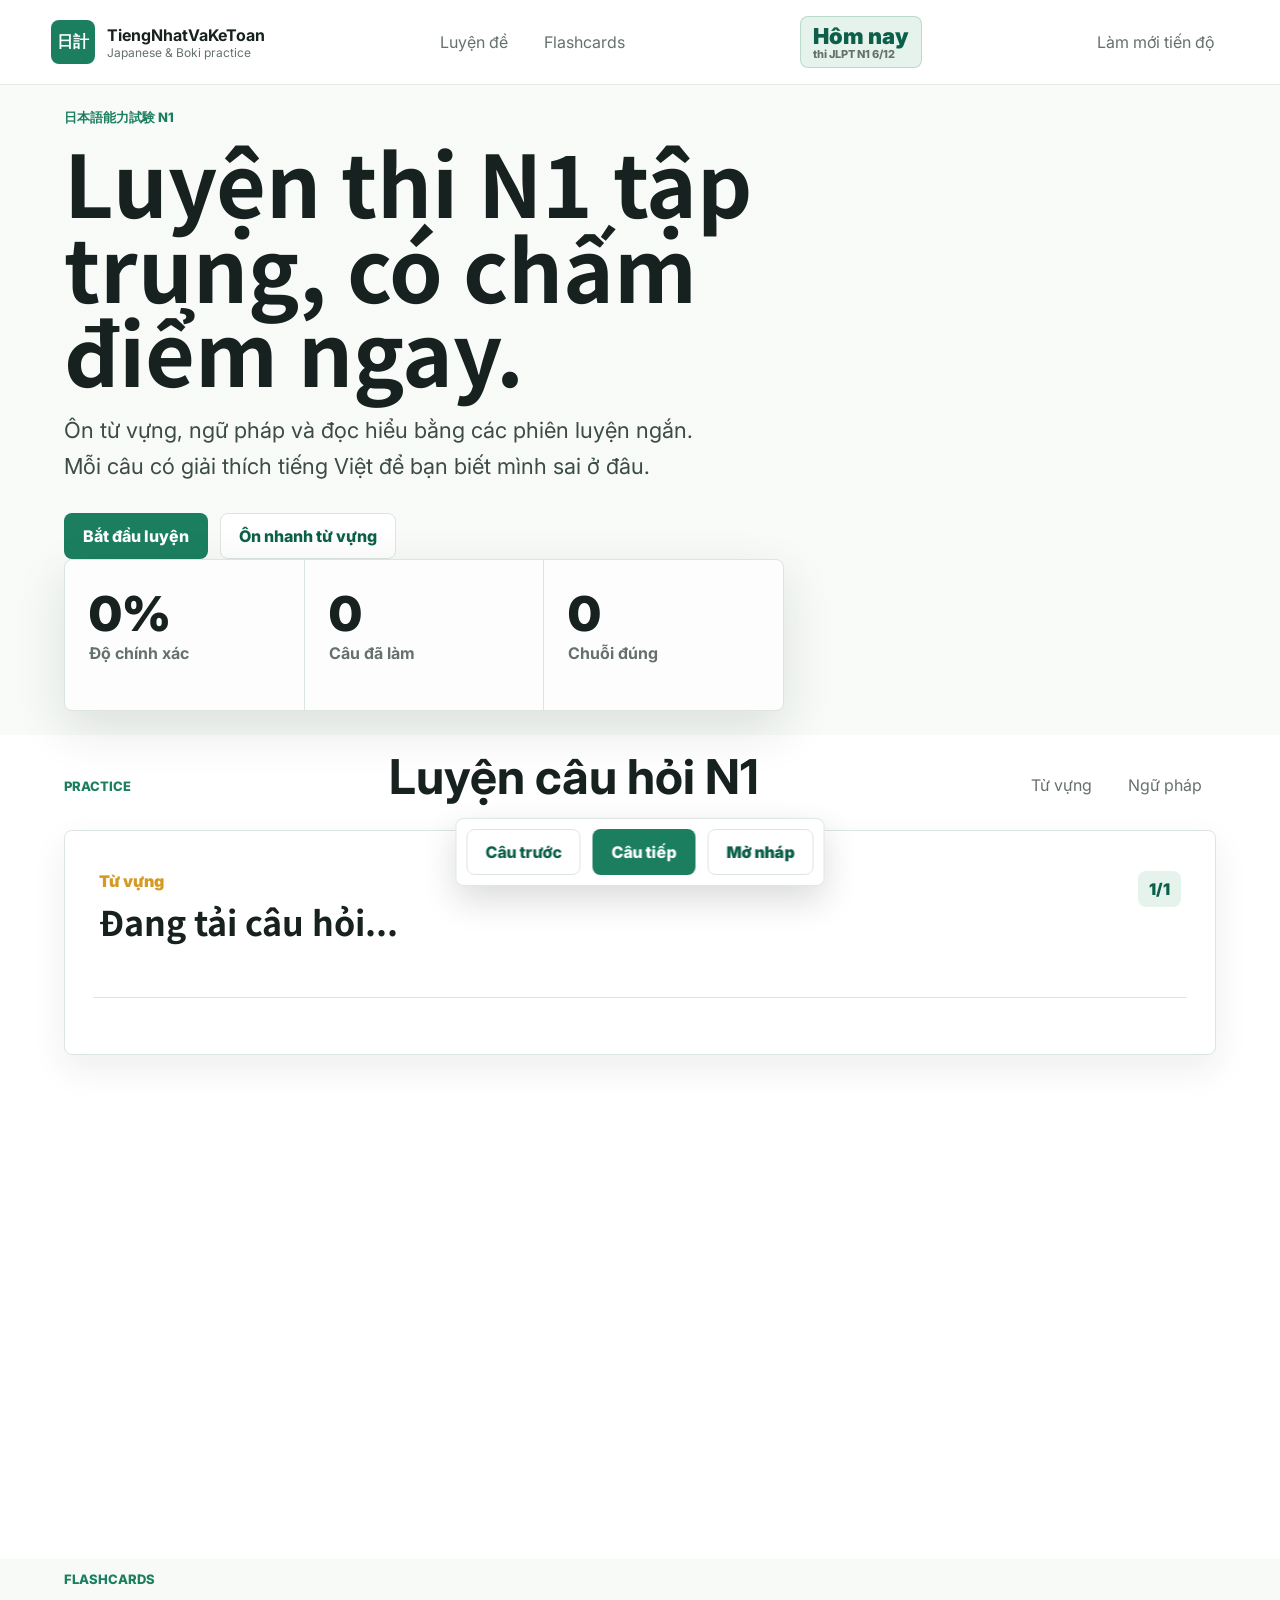
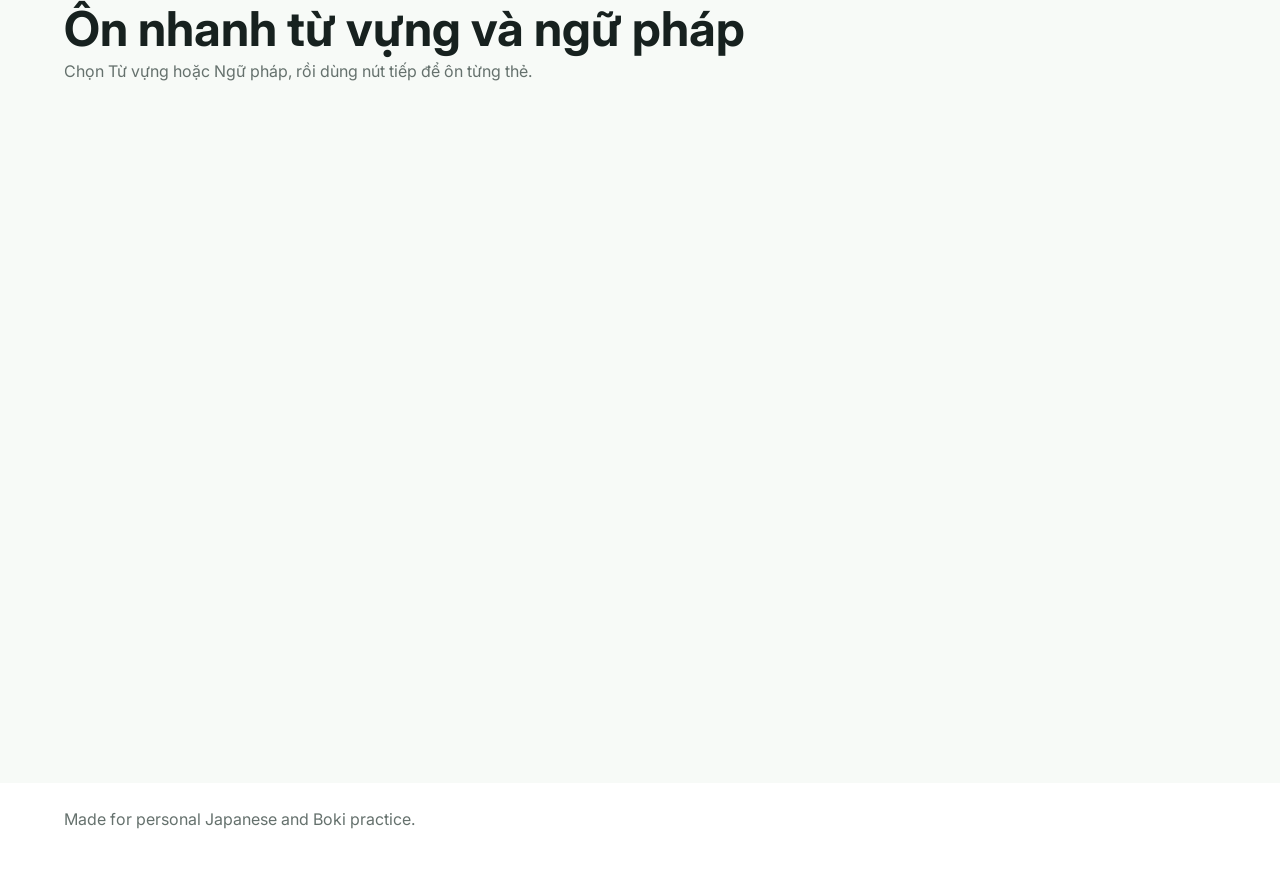
==== commit 5364210f: "Set JLPT N1 December countdown" ====
--- a/index-2025-07.html
+++ b/index-2025-07.html
@@ -10,7 +10,7 @@
       href="https://fonts.googleapis.com/css2?family=Inter:wght@400;500;600;700;800&family=Noto+Sans+JP:wght@400;500;700;900&display=swap"
       rel="stylesheet"
     />
-    <link rel="stylesheet" href="styles.css?v=23" />
+    <link rel="stylesheet" href="styles.css?v=25" />
   </head>
   <body>
     <header class="topbar">
@@ -26,8 +26,8 @@
         <a href="#deck">Flashcards</a>
       </nav>
       <div class="exam-countdown" aria-live="polite">
-        <span id="examCountdownValue">48</span>
-        <small id="examCountdownLabel">ngày tới JLPT 5/7</small>
+        <span id="examCountdownValue">153</span>
+        <small id="examCountdownLabel">ngày tới JLPT N1 6/12</small>
       </div>
       <button class="ghost-button" id="resetProgress" type="button">Làm mới tiến độ</button>
     </header>
@@ -90,6 +90,8 @@
                 <div class="drawing-pad-top">
                   <strong>Nháp đáp án</strong>
                   <div class="drawing-actions">
+                    <button class="drawing-tool active" id="penTool" type="button" aria-pressed="true">Bút</button>
+                    <button class="drawing-tool" id="eraserTool" type="button" aria-pressed="false">Tẩy</button>
                     <button class="drawing-clear" id="clearDrawing" type="button">Xóa</button>
                     <button class="drawing-close" id="closeDrawing" type="button">Đóng</button>
                   </div>
@@ -125,6 +127,6 @@
     <script src="n1-vocabulary-extra.js?v=6"></script>
     <script src="n1-grammar-extra.js?v=1"></script>
     <script src="exam-data-bundle.js?v=1"></script>
-    <script src="script-dynamic-all-exams-v12.js?v=78"></script>
+    <script src="script-dynamic-all-exams-v12.js?v=81"></script>
   </body>
 </html>
--- a/styles.css
+++ b/styles.css
@@ -595,6 +595,27 @@
   padding: 1px 4px;
 }
 
+.inline-table {
+  display: inline-grid;
+  gap: 4px;
+  margin: 6px 0;
+  vertical-align: middle;
+}
+
+.inline-table-row {
+  display: flex;
+  flex-wrap: wrap;
+  gap: 4px;
+}
+
+.inline-table-cell {
+  display: inline-block;
+  border: 1px solid var(--line);
+  border-radius: 6px;
+  padding: 2px 6px;
+  background: var(--white);
+}
+
 .boki-source-image {
   display: block;
   width: 100%;
@@ -727,10 +748,21 @@
   display: grid;
   padding: max(16px, env(safe-area-inset-top)) max(16px, env(safe-area-inset-right)) max(16px, env(safe-area-inset-bottom)) max(16px, env(safe-area-inset-left));
   background: rgba(247, 250, 247, 0.96);
+  user-select: none !important;
+  -webkit-touch-callout: none !important;
+  -webkit-user-drag: none;
+  -webkit-user-select: none !important;
 }
 
 .drawing-overlay[hidden] {
   display: none;
+}
+
+.drawing-overlay * {
+  user-select: none !important;
+  -webkit-touch-callout: none !important;
+  -webkit-user-drag: none;
+  -webkit-user-select: none !important;
 }
 
 .drawing-modal {
@@ -761,6 +793,7 @@
   gap: 8px;
 }
 
+.drawing-tool,
 .drawing-clear,
 .drawing-close {
   min-height: 34px;
@@ -777,6 +810,13 @@
   -webkit-user-select: none;
 }
 
+.drawing-tool.active {
+  color: white;
+  border-color: var(--green);
+  background: var(--green);
+}
+
+.drawing-tool:not(.active):hover,
 .drawing-clear:hover,
 .drawing-close:hover,
 .drawing-open:hover {
@@ -794,6 +834,7 @@
   background: white;
   cursor: crosshair;
   touch-action: none;
+  -webkit-tap-highlight-color: transparent;
   user-select: none;
   -webkit-touch-callout: none;
   -webkit-user-select: none;
@@ -1070,18 +1111,61 @@
 
 @media (max-width: 840px) {
   .topbar {
-    position: static;
-    align-items: stretch;
-    flex-direction: column;
+    position: sticky;
+    display: grid;
+    grid-template-columns: minmax(0, 1fr) auto;
+    align-items: center;
+    gap: 10px;
+    padding: 10px 14px;
+  }
+
+  .brand {
+    min-width: 0;
+  }
+
+  .brand-mark {
+    width: 38px;
+    height: 38px;
+  }
+
+  .brand strong {
+    font-size: 14px;
+  }
+
+  .brand small {
+    display: none;
   }
 
   .nav {
+    grid-column: 1 / -1;
     justify-content: flex-start;
     overflow-x: auto;
+    padding-bottom: 2px;
+    scrollbar-width: none;
+  }
+
+  .nav::-webkit-scrollbar {
+    display: none;
   }
 
   .exam-countdown {
-    width: fit-content;
+    min-width: 76px;
+    padding: 5px 8px;
+  }
+
+  .exam-countdown span {
+    font-size: 17px;
+  }
+
+  .exam-countdown small {
+    font-size: 9px;
+  }
+
+  .ghost-button {
+    grid-column: 1 / -1;
+    justify-self: start;
+    padding: 7px 10px;
+    font-size: 12px;
   }
 
   .hero,
